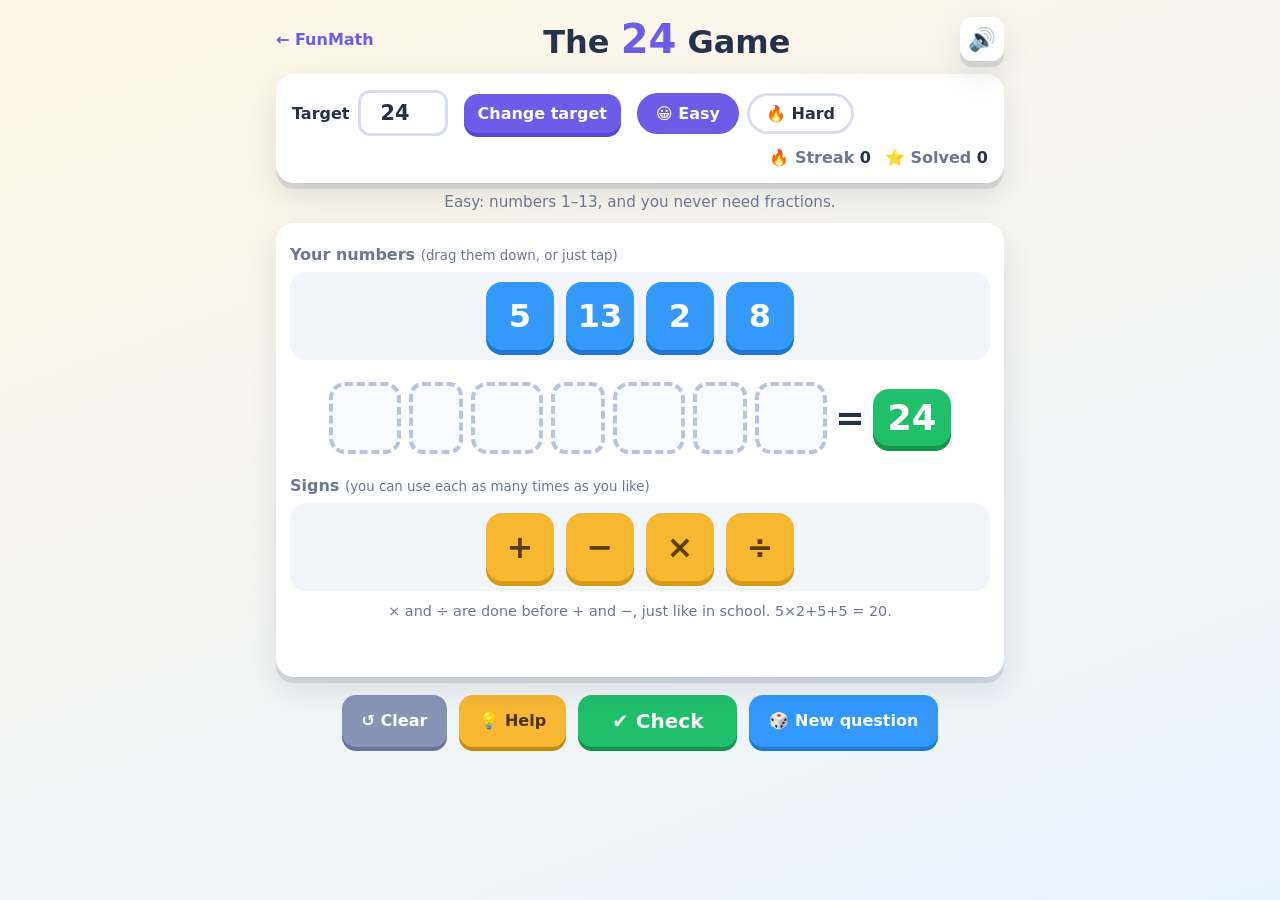
==== games/24/index.html @ 2a8be546 "Add FunMath with the 24 game Static site with a home page and the first game: drag-and-drop 24 with " ====
<!doctype html>
<html lang="en">
<head>
  <meta charset="utf-8">
  <meta name="viewport" content="width=device-width, initial-scale=1">
  <title>FunMath – The 24 Game</title>
  <link rel="stylesheet" href="../../assets/css/common.css">
  <link rel="stylesheet" href="style.css">
</head>
<body>
  <canvas id="confetti" aria-hidden="true"></canvas>

  <header class="top">
    <a class="home" href="../../index.html" title="Back to all games">← FunMath</a>
    <h1>The <span class="pop">24</span> Game</h1>
    <button id="mute" class="icon-btn" aria-label="Toggle sound" title="Sound on/off">🔊</button>
  </header>

  <main class="game">
    <section class="controls card">
      <label class="target-box">
        <span>Target</span>
        <input id="targetInput" type="number" inputmode="numeric" min="0" max="500" value="24" aria-label="Target number">
      </label>
      <button id="setTarget" class="btn small">Change target</button>

      <div class="levels" role="group" aria-label="Difficulty">
        <button class="chip active" data-level="easy" aria-pressed="true">😀 Easy</button>
        <button class="chip" data-level="hard" aria-pressed="false">🔥 Hard</button>
      </div>

      <div class="stats" aria-live="polite">
        <span title="Puzzles solved in a row">🔥 Streak <b id="streak">0</b></span>
        <span title="Puzzles solved">⭐ Solved <b id="solved">0</b></span>
      </div>
    </section>

    <p id="levelNote" class="note"></p>

    <section class="stage card" id="stage">
      <div class="tray-label">Your numbers <small>(drag them down, or just tap)</small></div>
      <div id="tray" class="tray" aria-label="Number tiles"></div>

      <div class="board" id="board" aria-label="Equation board">
        <div class="slot num" data-kind="num" data-i="0"></div>
        <div class="slot op"  data-kind="op"  data-i="0"></div>
        <div class="slot num" data-kind="num" data-i="1"></div>
        <div class="slot op"  data-kind="op"  data-i="1"></div>
        <div class="slot num" data-kind="num" data-i="2"></div>
        <div class="slot op"  data-kind="op"  data-i="2"></div>
        <div class="slot num" data-kind="num" data-i="3"></div>
        <div class="equals">=</div>
        <div class="goal" id="goal">24</div>
      </div>

      <div class="tray-label">Signs <small>(you can use each as many times as you like)</small></div>
      <div class="palette" id="palette">
        <div class="tile opt" data-op="+">+</div>
        <div class="tile opt" data-op="-">−</div>
        <div class="tile opt" data-op="*">×</div>
        <div class="tile opt" data-op="/">÷</div>
      </div>

      <p class="rule">× and ÷ are done before + and −, just like in school. 5×2+5+5 = 20.</p>

      <div id="message" class="message" role="status" aria-live="polite"></div>

      <div class="overlay" id="overlay" aria-hidden="true"></div>
    </section>

    <section class="actions">
      <button id="clear" class="btn grey">↺ Clear</button>
      <button id="help" class="btn amber">💡 Help <small id="helpCount"></small></button>
      <button id="check" class="btn green big">✔ Check</button>
      <button id="newq" class="btn blue">🎲 New question</button>
    </section>
  </main>

  <script src="../../assets/js/sound.js"></script>
  <script src="solver.js"></script>
  <script src="game.js"></script>
</body>
</html>
---- assets/css/common.css ----
:root {
  --bg1: #fff7e6;
  --bg2: #e9f3ff;
  --ink: #26324a;
  --muted: #6b7794;
  --card: #ffffff;
  --brand: #6c5ce7;
  --brand-dark: #5646d6;
  --good: #20bf6b;
  --bad: #eb3b5a;
  --warn: #f7b731;
  --blue: #3498fe;
  --shadow: 0 6px 0 rgba(38, 50, 74, 0.12), 0 12px 30px rgba(38, 50, 74, 0.12);
  --radius: 18px;
}

* { box-sizing: border-box; }

html, body { margin: 0; min-height: 100%; }

body {
  font-family: "Trebuchet MS", "Segoe UI", system-ui, sans-serif;
  color: var(--ink);
  background: linear-gradient(160deg, var(--bg1), var(--bg2));
  background-attachment: fixed;
  -webkit-tap-highlight-color: transparent;
}

a { color: var(--brand); }

.btn {
  font: inherit;
  font-weight: 700;
  border: 0;
  border-radius: 14px;
  padding: 12px 20px;
  cursor: pointer;
  color: #fff;
  background: var(--brand);
  box-shadow: 0 4px 0 var(--brand-dark);
  transition: transform .08s, box-shadow .08s, filter .15s;
}
.btn:hover { filter: brightness(1.08); }
.btn:active { transform: translateY(3px); box-shadow: 0 1px 0 var(--brand-dark); }
.btn:focus-visible, .chip:focus-visible, input:focus-visible {
  outline: 3px solid var(--blue);
  outline-offset: 2px;
}
---- games/24/style.css ----
.top {
  display: flex; align-items: center; justify-content: space-between;
  gap: 12px; max-width: 760px; margin: 0 auto; padding: 16px 16px 4px;
}
.top h1 { margin: 0; font-size: clamp(1.4rem, 5vw, 2rem); }
.top .pop { color: var(--brand); font-size: 1.25em; }
.home { text-decoration: none; font-weight: 700; white-space: nowrap; }
.icon-btn {
  font-size: 1.4rem; background: var(--card); border: 0; border-radius: 12px;
  width: 44px; height: 44px; cursor: pointer; box-shadow: var(--shadow);
}

.game { max-width: 760px; margin: 0 auto; padding: 8px 16px 40px; }
.card { background: var(--card); border-radius: var(--radius); box-shadow: var(--shadow); padding: 16px; }

.controls { display: flex; flex-wrap: wrap; align-items: center; gap: 12px 16px; }
.target-box { display: flex; align-items: center; gap: 8px; font-weight: 700; }
.target-box input {
  width: 90px; font: inherit; font-size: 1.3rem; font-weight: 800; text-align: center;
  padding: 8px; border-radius: 12px; border: 3px solid #d8def0; color: var(--ink);
}
.btn.small { padding: 10px 14px; }
.levels { display: flex; gap: 8px; }
.chip {
  font: inherit; font-weight: 700; cursor: pointer; border: 3px solid #d8def0;
  background: #fff; color: var(--ink); border-radius: 999px; padding: 8px 16px;
}
.chip.active { background: var(--brand); border-color: var(--brand); color: #fff; }
.stats { margin-left: auto; display: flex; gap: 14px; font-weight: 700; color: var(--muted); }
.stats b { color: var(--ink); }
.note { text-align: center; color: var(--muted); margin: 10px 0; min-height: 1.3em; font-size: .95rem; }

.stage { position: relative; overflow: hidden; padding: 18px 14px 22px; }
.tray-label { font-weight: 700; color: var(--muted); margin: 4px 0 8px; }
.tray-label small { font-weight: 400; }

.tray, .palette {
  display: flex; flex-wrap: wrap; justify-content: center; gap: 12px;
  min-height: 82px; padding: 10px; border-radius: 16px; background: #f3f5fc;
}

.tile {
  width: 68px; height: 68px; border-radius: 16px;
  display: grid; place-items: center;
  font-size: 2rem; font-weight: 800; color: #fff;
  background: var(--blue); box-shadow: 0 5px 0 #1f78d6;
  cursor: grab; user-select: none; touch-action: none;
  transition: transform .12s;
}
.tile:hover { transform: translateY(-2px); }
.tile.opt { background: var(--warn); box-shadow: 0 5px 0 #d49a14; color: #5a3d00; }
.tile.dragging { opacity: .3; }
.tile.hinted { outline: 4px solid var(--good); outline-offset: 2px; }
.tile.empty-hint { visibility: hidden; }

.ghost {
  position: fixed; z-index: 1000; pointer-events: none; transform: translate(-50%, -50%) scale(1.12) rotate(-4deg);
  box-shadow: 0 14px 28px rgba(0,0,0,.3); cursor: grabbing;
}

.board {
  display: flex; flex-wrap: wrap; align-items: center; justify-content: center;
  gap: 8px; margin: 22px 0;
}
.slot {
  width: 72px; height: 72px; border-radius: 16px; border: 4px dashed #b9c2de;
  background: #fafbff; display: grid; place-items: center; position: relative;
  transition: background .15s, border-color .15s, transform .15s;
}
.slot.op { width: 54px; height: 72px; border-radius: 14px; }
.slot.over { background: #e8f8ee; border-color: var(--good); transform: scale(1.08); }
.slot.filled { border-style: solid; border-color: transparent; background: transparent; }
.slot .tile { width: 64px; height: 64px; }
.slot.op .tile { width: 48px; height: 64px; }
.equals, .goal { font-size: 2.2rem; font-weight: 800; }
.goal {
  min-width: 78px; text-align: center; padding: 8px 12px; border-radius: 16px;
  background: var(--good); color: #fff; box-shadow: 0 5px 0 #14944f;
}

.rule { text-align: center; color: var(--muted); font-size: .9rem; margin: 12px 0 0; }
.message { min-height: 1.6em; text-align: center; font-weight: 800; font-size: 1.1rem; margin-top: 8px; }
.message.bad { color: var(--bad); }
.message.good { color: var(--good); }

.actions { display: flex; flex-wrap: wrap; justify-content: center; gap: 12px; margin-top: 18px; }
.btn.green { background: var(--good); box-shadow: 0 4px 0 #14944f; }
.btn.amber { background: var(--warn); box-shadow: 0 4px 0 #c08a10; color: #4a3300; }
.btn.blue { background: var(--blue); box-shadow: 0 4px 0 #1f78d6; }
.btn.grey { background: #8794b4; box-shadow: 0 4px 0 #66739a; }
.btn.big { font-size: 1.25rem; padding: 14px 34px; }
.btn small { font-weight: 600; opacity: .75; }

/* win / lose overlay */
.overlay {
  position: absolute; inset: 0; display: none; place-items: center; text-align: center;
  font-size: clamp(2rem, 9vw, 3.4rem); font-weight: 900; pointer-events: none; z-index: 5;
}
.overlay.show { display: grid; }
.overlay.win { background: rgba(32, 191, 107, .88); color: #fff; animation: winPop .6s cubic-bezier(.2, 1.6, .4, 1); }
.overlay.lose { background: rgba(235, 59, 90, .85); color: #fff; animation: loseFlash .9s; }
.overlay .big { font-size: 1.8em; display: block; animation: bounce .7s infinite alternate; }
.overlay .sub { font-size: .45em; font-weight: 700; }

@keyframes winPop { from { transform: scale(.3); opacity: 0; } to { transform: scale(1); opacity: 1; } }
@keyframes loseFlash { 0% { opacity: 0; } 15% { opacity: 1; } 75% { opacity: 1; } 100% { opacity: 0; } }
@keyframes bounce { to { transform: translateY(-14px) rotate(6deg); } }
@keyframes shake {
  0%, 100% { transform: translateX(0); } 15% { transform: translateX(-14px); }
  30% { transform: translateX(12px); } 45% { transform: translateX(-10px); }
  60% { transform: translateX(8px); } 75% { transform: translateX(-4px); }
}
.stage.shake { animation: shake .55s; }
.board.celebrate .slot .tile { animation: dance .5s infinite alternate; }
.board.celebrate .slot:nth-child(even) .tile { animation-delay: .15s; }
@keyframes dance { to { transform: translateY(-12px) rotate(8deg); } }
.board.fresh .slot, .tray.fresh .tile { animation: slideIn .35s backwards; }
@keyframes slideIn { from { transform: translateY(-20px) scale(.8); opacity: 0; } }

#confetti { position: fixed; inset: 0; width: 100%; height: 100%; pointer-events: none; z-index: 900; }

@media (max-width: 560px) {
  .tile { width: 58px; height: 58px; font-size: 1.7rem; }
  .slot { width: 56px; height: 62px; }
  .slot.op { width: 40px; height: 62px; }
  .slot .tile { width: 50px; height: 54px; }
  .slot.op .tile { width: 34px; height: 54px; }
  .equals, .goal { font-size: 1.6rem; }
  .goal { min-width: 56px; padding: 6px 8px; }
  .board { gap: 4px; }
  .stats { margin-left: 0; }
}

@media (prefers-reduced-motion: reduce) {
  * { animation-duration: .01s !important; animation-iteration-count: 1 !important; }
}
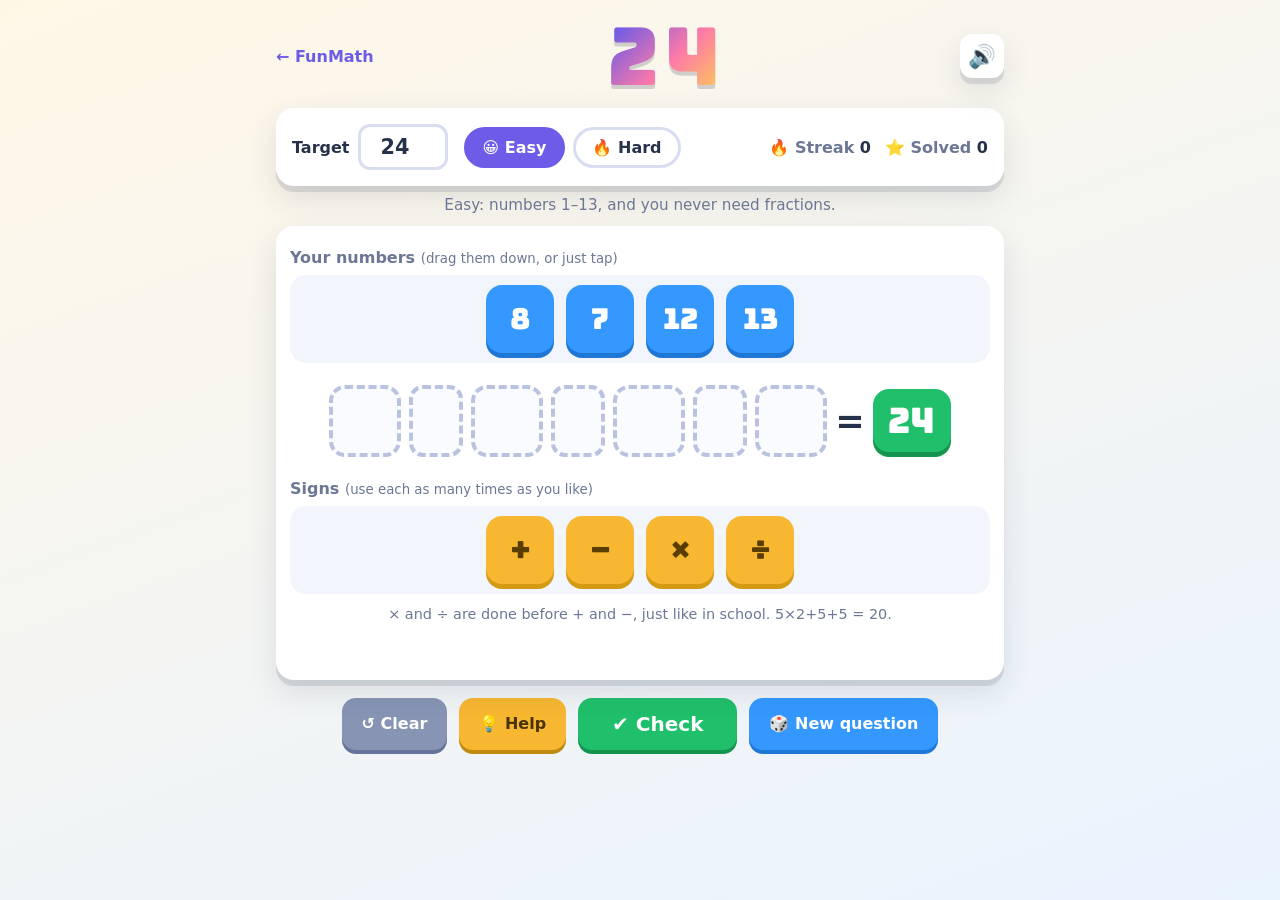
==== commit 6bf60bea: "Add brackets in hard mode, random hints, auto-applied target, new 24 title - Hard mode offers ( and " ====
--- a/games/24/index.html
+++ b/games/24/index.html
@@ -3,7 +3,10 @@
 <head>
   <meta charset="utf-8">
   <meta name="viewport" content="width=device-width, initial-scale=1">
-  <title>FunMath – The 24 Game</title>
+  <title>24</title>
+  <link rel="preconnect" href="https://fonts.googleapis.com">
+  <link rel="preconnect" href="https://fonts.gstatic.com" crossorigin>
+  <link href="https://fonts.googleapis.com/css2?family=Bungee&display=swap" rel="stylesheet">
   <link rel="stylesheet" href="../../assets/css/common.css">
   <link rel="stylesheet" href="style.css">
 </head>
@@ -12,7 +15,7 @@
 
   <header class="top">
     <a class="home" href="../../index.html" title="Back to all games">← FunMath</a>
-    <h1>The <span class="pop">24</span> Game</h1>
+    <h1>24</h1>
     <button id="mute" class="icon-btn" aria-label="Toggle sound" title="Sound on/off">🔊</button>
   </header>
 
@@ -20,9 +23,9 @@
     <section class="controls card">
       <label class="target-box">
         <span>Target</span>
-        <input id="targetInput" type="number" inputmode="numeric" min="0" max="500" value="24" aria-label="Target number">
+        <input id="targetInput" type="number" inputmode="numeric" min="0" max="50" value="24"
+               aria-label="Target number (0 to 50). Press Enter or click away to start a new puzzle.">
       </label>
-      <button id="setTarget" class="btn small">Change target</button>
 
       <div class="levels" role="group" aria-label="Difficulty">
         <button class="chip active" data-level="easy" aria-pressed="true">😀 Easy</button>
@@ -42,18 +45,34 @@
       <div id="tray" class="tray" aria-label="Number tiles"></div>
 
       <div class="board" id="board" aria-label="Equation board">
-        <div class="slot num" data-kind="num" data-i="0"></div>
-        <div class="slot op"  data-kind="op"  data-i="0"></div>
-        <div class="slot num" data-kind="num" data-i="1"></div>
-        <div class="slot op"  data-kind="op"  data-i="1"></div>
-        <div class="slot num" data-kind="num" data-i="2"></div>
-        <div class="slot op"  data-kind="op"  data-i="2"></div>
-        <div class="slot num" data-kind="num" data-i="3"></div>
+        <div class="numcell">
+          <div class="bz open" data-kind="open" data-i="0"></div>
+          <div class="slot num" data-kind="num" data-i="0"></div>
+          <div class="bz close" data-kind="close" data-i="0"></div>
+        </div>
+        <div class="slot op" data-kind="op" data-i="0"></div>
+        <div class="numcell">
+          <div class="bz open" data-kind="open" data-i="1"></div>
+          <div class="slot num" data-kind="num" data-i="1"></div>
+          <div class="bz close" data-kind="close" data-i="1"></div>
+        </div>
+        <div class="slot op" data-kind="op" data-i="1"></div>
+        <div class="numcell">
+          <div class="bz open" data-kind="open" data-i="2"></div>
+          <div class="slot num" data-kind="num" data-i="2"></div>
+          <div class="bz close" data-kind="close" data-i="2"></div>
+        </div>
+        <div class="slot op" data-kind="op" data-i="2"></div>
+        <div class="numcell">
+          <div class="bz open" data-kind="open" data-i="3"></div>
+          <div class="slot num" data-kind="num" data-i="3"></div>
+          <div class="bz close" data-kind="close" data-i="3"></div>
+        </div>
         <div class="equals">=</div>
         <div class="goal" id="goal">24</div>
       </div>
 
-      <div class="tray-label">Signs <small>(you can use each as many times as you like)</small></div>
+      <div class="tray-label">Signs <small>(use each as many times as you like)</small></div>
       <div class="palette" id="palette">
         <div class="tile opt" data-op="+">+</div>
         <div class="tile opt" data-op="-">−</div>
@@ -61,7 +80,15 @@
         <div class="tile opt" data-op="/">÷</div>
       </div>
 
-      <p class="rule">× and ÷ are done before + and −, just like in school. 5×2+5+5 = 20.</p>
+      <div class="brackets-only">
+        <div class="tray-label">Brackets <small>(drag one into the gap before or after a number)</small></div>
+        <div class="palette" id="bpalette">
+          <div class="tile br" data-br="(">(</div>
+          <div class="tile br" data-br=")">)</div>
+        </div>
+      </div>
+
+      <p class="rule" id="rule"></p>
 
       <div id="message" class="message" role="status" aria-live="polite"></div>
 
--- a/games/24/style.css
+++ b/games/24/style.css
@@ -2,8 +2,17 @@
   display: flex; align-items: center; justify-content: space-between;
   gap: 12px; max-width: 760px; margin: 0 auto; padding: 16px 16px 4px;
 }
-.top h1 { margin: 0; font-size: clamp(1.4rem, 5vw, 2rem); }
-.top .pop { color: var(--brand); font-size: 1.25em; }
+.top h1 {
+  margin: 0; line-height: 1; letter-spacing: .06em;
+  font-family: 'Bungee', 'Impact', 'Arial Black', sans-serif;
+  font-size: clamp(3rem, 14vw, 5rem); font-weight: 400;
+  background: linear-gradient(135deg, #6c5ce7 10%, #fd79a8 55%, #feca57 95%);
+  -webkit-background-clip: text; background-clip: text;
+  color: transparent; -webkit-text-fill-color: transparent;
+  filter: drop-shadow(0 4px 0 rgba(38, 50, 74, .2));
+  transition: transform .2s;
+}
+.top h1:hover { transform: rotate(-3deg) scale(1.06); }
 .home { text-decoration: none; font-weight: 700; white-space: nowrap; }
 .icon-btn {
   font-size: 1.4rem; background: var(--card); border: 0; border-radius: 12px;
@@ -19,7 +28,6 @@
   width: 90px; font: inherit; font-size: 1.3rem; font-weight: 800; text-align: center;
   padding: 8px; border-radius: 12px; border: 3px solid #d8def0; color: var(--ink);
 }
-.btn.small { padding: 10px 14px; }
 .levels { display: flex; gap: 8px; }
 .chip {
   font: inherit; font-weight: 700; cursor: pointer; border: 3px solid #d8def0;
@@ -42,13 +50,34 @@
 .tile {
   width: 68px; height: 68px; border-radius: 16px;
   display: grid; place-items: center;
-  font-size: 2rem; font-weight: 800; color: #fff;
+  font-family: 'Bungee', 'Trebuchet MS', sans-serif;
+  font-size: 1.8rem; font-weight: 400; color: #fff;
   background: var(--blue); box-shadow: 0 5px 0 #1f78d6;
   cursor: grab; user-select: none; touch-action: none;
   transition: transform .12s;
 }
 .tile:hover { transform: translateY(-2px); }
 .tile.opt { background: var(--warn); box-shadow: 0 5px 0 #d49a14; color: #5a3d00; }
+.tile.br { background: #8c7ae6; box-shadow: 0 5px 0 #6c5ce7; width: 52px; }
+.tile.armed { outline: 4px solid var(--brand); outline-offset: 3px; }
+
+/* brackets: only shown in hard mode */
+.stage:not(.brackets) .brackets-only,
+.stage:not(.brackets) .bz { display: none; }
+.numcell { display: flex; align-items: center; gap: 2px; }
+.bz {
+  min-width: 20px; height: 72px; border-radius: 10px; border: 2px dashed #cfc6fb; background: #f6f3ff;
+  display: flex; align-items: center; justify-content: center;
+  transition: background .15s, transform .15s, min-width .15s;
+}
+.bz .tile.br { width: 22px; height: 60px; font-size: 1.5rem; box-shadow: 0 3px 0 #6c5ce7; border-radius: 10px; }
+.bz.over { background: #e8f8ee; border-color: var(--good); min-width: 30px; }
+.stage.armed-open .bz.open, .stage.armed-close .bz.close,
+.stage.drag-open .bz.open, .stage.drag-close .bz.close {
+  border-color: var(--brand); background: #e4deff; min-width: 28px; animation: pulse .8s infinite alternate;
+}
+@keyframes pulse { to { background: #cfc6fb; } }
+.bz .tile.hinted { outline-width: 3px; outline-offset: 1px; }
 .tile.dragging { opacity: .3; }
 .tile.hinted { outline: 4px solid var(--good); outline-offset: 2px; }
 .tile.empty-hint { visibility: hidden; }
@@ -74,6 +103,7 @@
 .slot.op .tile { width: 48px; height: 64px; }
 .equals, .goal { font-size: 2.2rem; font-weight: 800; }
 .goal {
+  font-family: 'Bungee', 'Trebuchet MS', sans-serif; font-weight: 400;
   min-width: 78px; text-align: center; padding: 8px 12px; border-radius: 16px;
   background: var(--good); color: #fff; box-shadow: 0 5px 0 #14944f;
 }
@@ -120,7 +150,11 @@
 #confetti { position: fixed; inset: 0; width: 100%; height: 100%; pointer-events: none; z-index: 900; }
 
 @media (max-width: 560px) {
-  .tile { width: 58px; height: 58px; font-size: 1.7rem; }
+  .tile { width: 58px; height: 58px; font-size: 1.4rem; }
+  .tile.br { width: 46px; }
+  .bz { min-width: 14px; height: 62px; }
+  .bz .tile.br { width: 18px; height: 52px; font-size: 1.2rem; }
+  .numcell { gap: 1px; }
   .slot { width: 56px; height: 62px; }
   .slot.op { width: 40px; height: 62px; }
   .slot .tile { width: 50px; height: 54px; }
